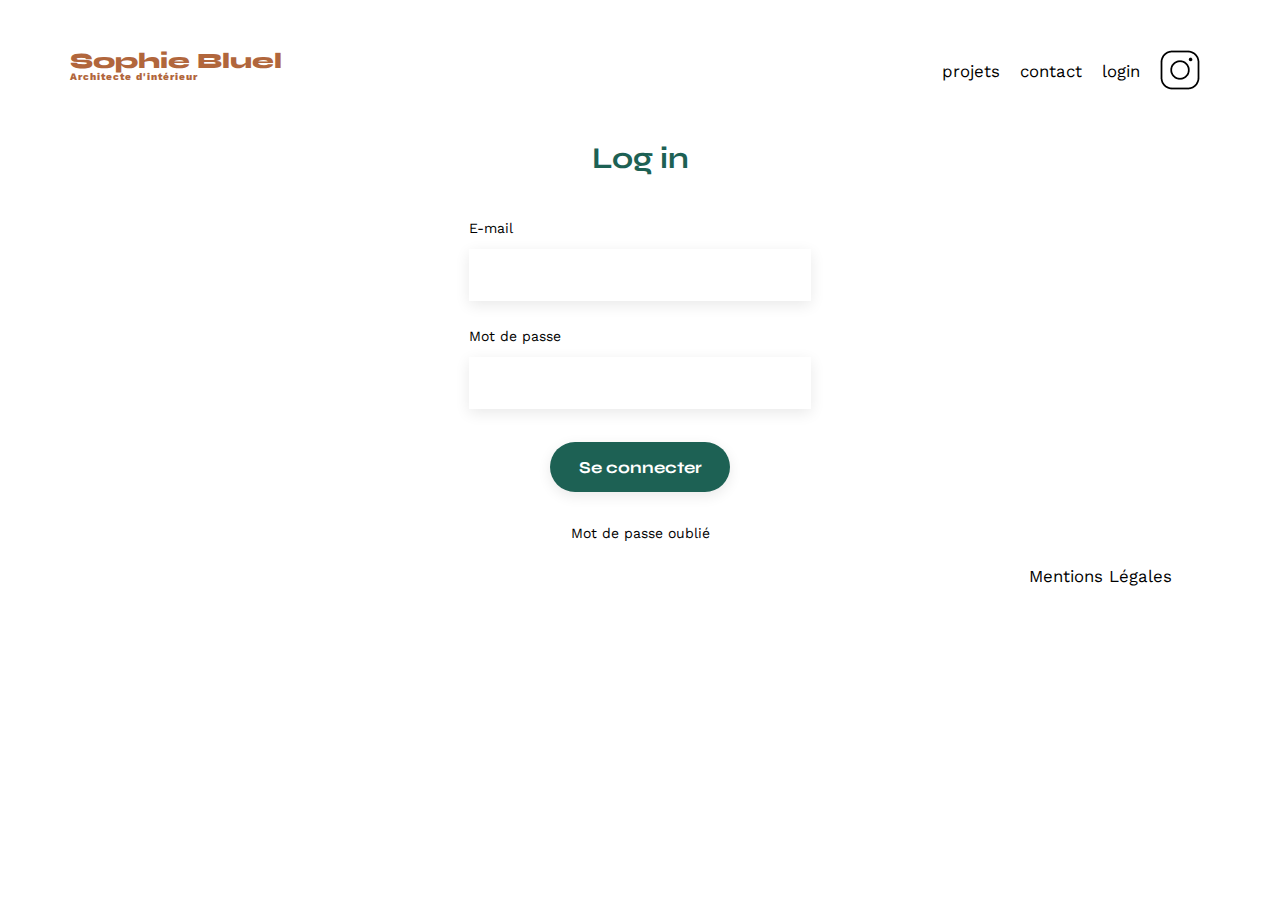
==== FrontEnd/login.html @ 2510968f "Adding a link to the script login.js" ====
<!DOCTYPE html>
<html lang="fr">
<head>
	<meta charset="UTF-8">
	<title>Sophie Bluel - Architecte d'intérieur</title>
	<meta name="viewport" content="width=device-width, initial-scale=1.0">
	<link rel="preconnect" href="https://fonts.googleapis.com">
	<link rel="preconnect" href="https://fonts.gstatic.com" crossorigin>
	<link href="https://fonts.googleapis.com/css2?family=Syne:wght@700;800&family=Work+Sans&display=swap" rel="stylesheet">
	<meta name="description" content="">
	<link rel="stylesheet" href="./assets/style.css">
	<script type="module" src="scripts/login.js" defer></script>
</head>

<body>
<header>
	<a href="index.html"><h1>Sophie Bluel <span>Architecte d'intérieur</span></h1></a>
	<nav>
		<ul>
			<li><a href="index.html#portfolio">projets</a></li>
			<li><a href="index.html#contact">contact</a></li>
            <li><a href="login.html">login</a></li>
			<li><img src="./assets/icons/instagram.png" alt="Instagram"></li>
		</ul>
	</nav>
</header>

<main>
    <section id="login">
        <h2>Log in</h2>
        <form>
            <label for="email">E-mail</label>
            <input type="email" id="email" name="email"></input>
            <label for="mdp">Mot de passe</label>
            <input type="password" id="mdp" name="mdp"></input>
            <input type="submit" value="Se connecter">
        </form>
        <p>Mot de passe oublié</p>
    </section>
</main>

<footer>
	<nav>
		<ul>
			<li>Mentions Légales</li>
		</ul>
	</nav>
</footer>
</body>
</html>
---- FrontEnd/assets/style.css ----
/* http://meyerweb.com/eric/tools/css/reset/
   v2.0 | 20110126
   License: none (public domain)
*/

html, body, div, span, applet, object, iframe,
h1, h2, h3, h4, h5, h6, p, blockquote, pre,
a, abbr, acronym, address, big, cite, code,
del, dfn, em, img, ins, kbd, q, s, samp,
small, strike, strong, sub, sup, tt, var,
b, u, i, center,
dl, dt, dd, ol, ul, li,
fieldset, form, label, legend,
table, caption, tbody, tfoot, thead, tr, th, td,
article, aside, canvas, details, embed,
figure, figcaption, footer, header, hgroup,
menu, nav, output, ruby, section, summary,
time, mark, audio, video {
	margin: 0;
	padding: 0;
	border: 0;
	font-size: 100%;
	font: inherit;
	vertical-align: baseline;
}

/* HTML5 display-role reset for older browsers */
article, aside, details, figcaption, figure,
footer, header, hgroup, menu, nav, section {
	display: block;
}

body {
	line-height: 1;
}

ol, ul {
	list-style: none;
}

blockquote, q {
	quotes: none;
}

blockquote:before, blockquote:after,
q:before, q:after {
	content: '';
	content: none;
}

table {
	border-collapse: collapse;
	border-spacing: 0;
}
/** end reset css**/

body {
	max-width: 1140px;
	margin:auto;
	font-family: 'Work Sans' ;
	font-size: 14px;
}

a { /* Ajout */
	text-decoration: none;
	color: inherit;
}

header {
	display: flex;
	justify-content: space-between;
	margin: 50px 0;
}

section {
	margin: 50px 0;
}

h1 {
	display: flex;
	flex-direction: column;
	font-family: 'Syne';
	font-size: 22px;
	font-weight: 800;
	color: #B1663C;
}

h1 > span {
	font-family: 'Work Sans';
	font-size:10px;
	letter-spacing: 0.1em;
}

h2 {
	font-family: 'Syne';
	font-weight: 700;
	font-size: 30px;
	color: #1D6154;
}

nav ul {
	display: flex;
	align-items: center;
	list-style-type: none;

}

nav li {
	padding: 0 10px;
	font-size: 1.2em;
}

li:hover {
	color: #B1663C;
}

#introduction {
	display: flex;
	align-items: center;
}

#introduction figure {
	flex: 1;
}

#introduction img {
	display: block;
	margin: auto;
	width: 80%;
}

#introduction article {
	flex: 1;
}

#introduction h2 {
	margin-bottom: 1em;
}

#introduction p {
	margin-bottom: 0.5em;
}

#portfolio h2 {
	text-align: center;
	margin-bottom: 1em;
}

.filter-buttons { /* Ajout */
	display: flex;
	justify-content: center;
	gap: 0.6rem;
	margin: 50px;
}

.filter-buttons button { /* Ajout */
	min-width: 100px;
	font-family: 'Syne';
	color: #1D6154;
	font-size: 1rem;
	font-weight: 700;
	border: solid 1px #1D6154;
	background-color: white;
	border-radius: 60px;
	padding: 0.5em;
	cursor: pointer;
}

.filter-buttons button:hover {
	color: white;
	background-color: #1D6154;
}

.gallery {
	width: 100%;
	display: grid;
	grid-template-columns: 1fr 1fr 1fr;
	grid-column-gap: 20px;
	grid-row-gap: 20px;
}

.gallery img {
	width: 100%;
}

#contact,
#login {
	width: 50%;
	margin: auto;
}

#contact > *,
#login > * {
	text-align: center;
}

#contact h2,
#login h2 {
	margin-bottom: 20px;
}

#contact form,
#login form {
	text-align: left;
	margin-top:30px;
	display: flex;
	flex-direction: column;
}

#login form {
	width: 60%;
	margin: auto;
}


#contact input,
#login input {
	height: 50px;
	font-size: 1.2em;
	border: none;
	box-shadow: 0px 4px 14px rgba(0, 0, 0, 0.09);
}

#contact label,
#login label {
	margin: 2em 0 1em 0;
}

#contact textarea {
	border: none;
	box-shadow: 0px 4px 14px rgba(0, 0, 0, 0.09);
}

input[type="submit"] {
	font-family: 'Syne';
	font-weight: 700;
	color: white;
	background-color: #1D6154;
	margin : 2em auto;
	width: 180px;
	text-align: center;
	border-radius: 60px;
	cursor: pointer;
}

footer nav ul {
	display: flex;
	justify-content: flex-end;
	margin: 2em;
}
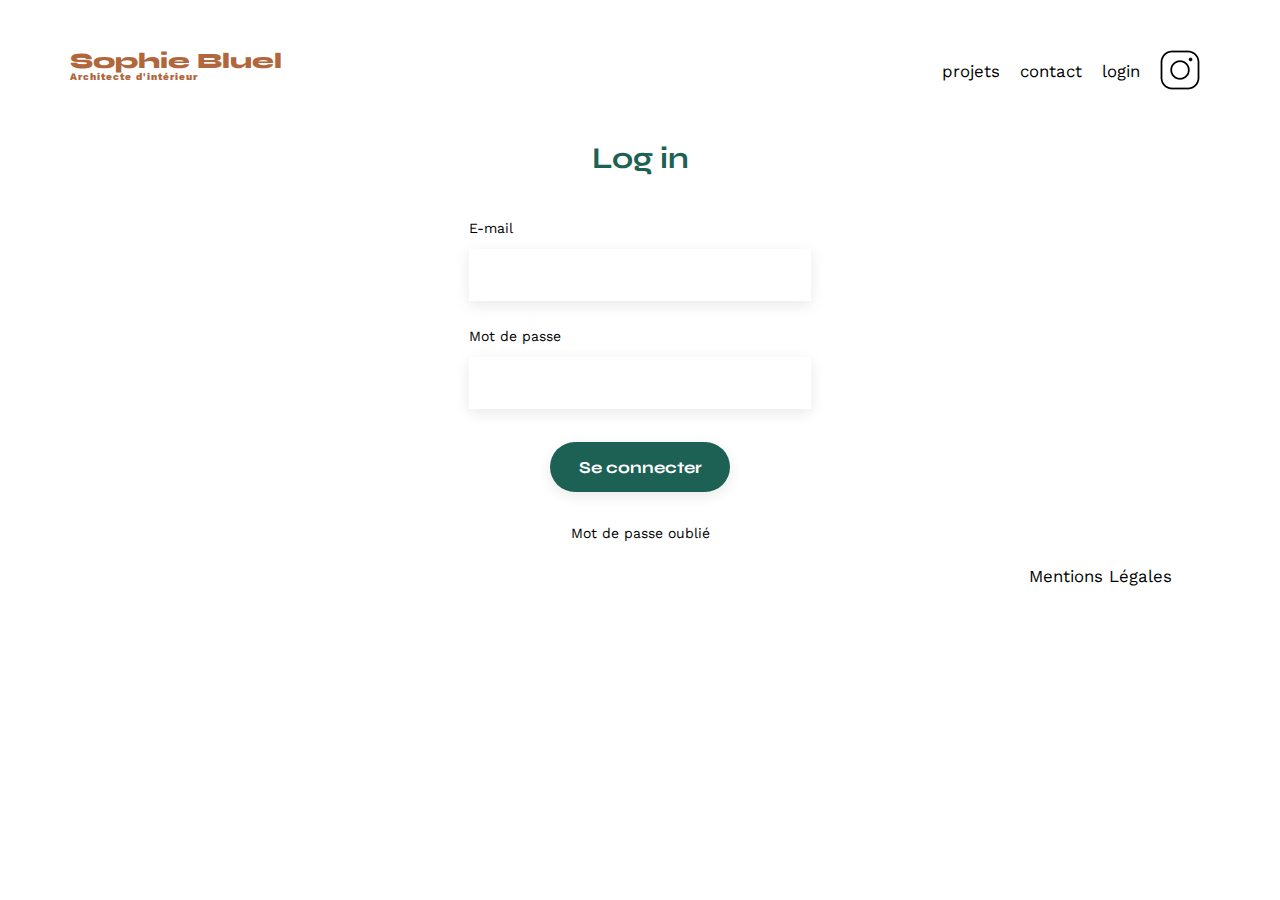
==== commit 56d09437: "Adding an empty link to the footer" ====
--- a/FrontEnd/login.html
+++ b/FrontEnd/login.html
@@ -28,21 +28,24 @@
 <main>
     <section id="login">
         <h2>Log in</h2>
-        <form>
+        <form class="login-form" method="post">
             <label for="email">E-mail</label>
             <input type="email" id="email" name="email"></input>
-            <label for="mdp">Mot de passe</label>
-            <input type="password" id="mdp" name="mdp"></input>
-            <input type="submit" value="Se connecter">
+			<label for="mdp">Mot de passe</label>
+			<input type="password" id="mdp" name="mdp"></input>
+			<!-- Génération d'une <span> contenant le message d'erreur via le script login.js -->
+            <input type="submit" id="btn-connexion" value="Se connecter">
         </form>
-        <p>Mot de passe oublié</p>
+        <p><a href="#">Mot de passe oublié</a><p>
     </section>
 </main>
 
 <footer>
 	<nav>
 		<ul>
-			<li>Mentions Légales</li>
+			<li>
+				<a href="#">Mentions Légales</a>
+			</li>
 		</ul>
 	</nav>
 </footer>
--- a/FrontEnd/assets/style.css
+++ b/FrontEnd/assets/style.css
@@ -226,6 +226,11 @@
 	margin: 2em 0 1em 0;
 }
 
+#login span { /* Ajout */
+	text-align: center;
+	margin-top: 1rem;
+}
+
 #contact textarea {
 	border: none;
 	box-shadow: 0px 4px 14px rgba(0, 0, 0, 0.09);
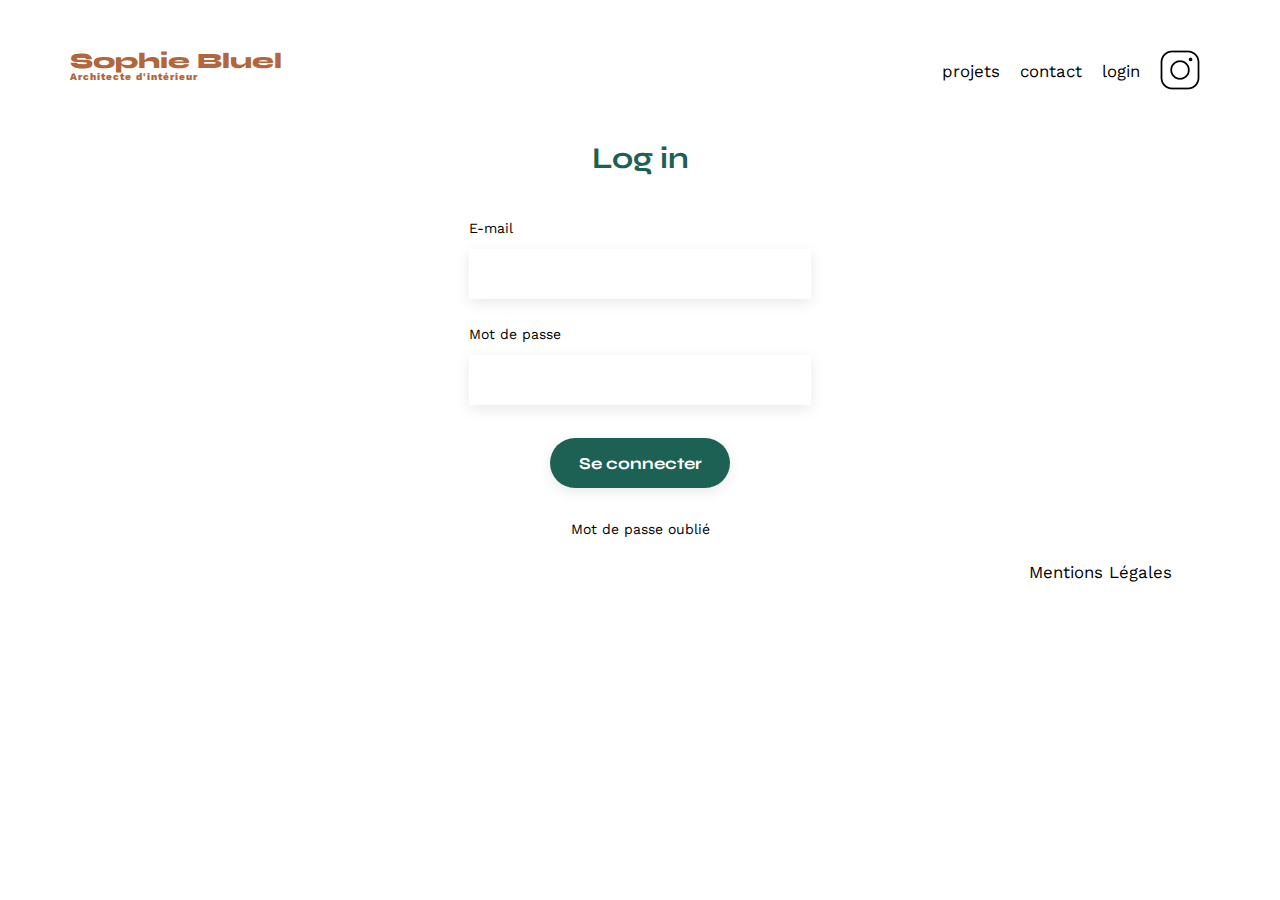
==== commit 2454b1a4: "Reorganizing <head>" ====
--- a/FrontEnd/login.html
+++ b/FrontEnd/login.html
@@ -1,14 +1,22 @@
 <!DOCTYPE html>
 <html lang="fr">
 <head>
+	<!-- Balises meta : -->
 	<meta charset="UTF-8">
+	<meta name="viewport" content="width=device-width, initial-scale=1.0">
+	<meta name="description" content="">
+	<!-- Titre du document : -->	
 	<title>Sophie Bluel - Architecte d'intérieur</title>
-	<meta name="viewport" content="width=device-width, initial-scale=1.0">
+	<!-- Liens vers les polices : -->
 	<link rel="preconnect" href="https://fonts.googleapis.com">
 	<link rel="preconnect" href="https://fonts.gstatic.com" crossorigin>
 	<link href="https://fonts.googleapis.com/css2?family=Syne:wght@700;800&family=Work+Sans&display=swap" rel="stylesheet">
-	<meta name="description" content="">
+	<link rel="stylesheet" href="https://cdnjs.cloudflare.com/ajax/libs/font-awesome/6.2.1/css/all.min.css"
+	integrity="sha512-MV7K8+y+gLIBoVD59lQIYicR65iaqukzvf/nwasF0nqhPay5w/9lJmVM2hMDcnK1OnMGCdVK+iQrJ7lzPJQd1w=="
+	crossorigin="anonymous" referrerpolicy="no-referrer">
+	<!-- Liens vers le fichier CSS : -->
 	<link rel="stylesheet" href="./assets/style.css">
+	<!-- Liens vers les scripts JS : -->
 	<script type="module" src="scripts/login.js" defer></script>
 </head>
 
--- a/FrontEnd/assets/style.css
+++ b/FrontEnd/assets/style.css
@@ -54,6 +54,13 @@
 }
 /** end reset css**/
 
+/** Géneral **/
+
+
+* { /* Ajout */
+	box-sizing: border-box;
+}
+
 body {
 	max-width: 1140px;
 	margin:auto;
@@ -114,6 +121,8 @@
 	color: #B1663C;
 }
 
+/* Section introduction */
+
 #introduction {
 	display: flex;
 	align-items: center;
@@ -141,9 +150,11 @@
 	margin-bottom: 0.5em;
 }
 
+/* Section portfolio */
+
 #portfolio h2 {
 	text-align: center;
-	margin-bottom: 1em;
+	/* margin-bottom: 1em; */
 }
 
 .filter-buttons { /* Ajout */
@@ -166,7 +177,7 @@
 	cursor: pointer;
 }
 
-.filter-buttons button:hover {
+.filter-buttons button:hover { /* Ajout */
 	color: white;
 	background-color: #1D6154;
 }
@@ -183,6 +194,8 @@
 	width: 100%;
 }
 
+/* Mise en forme des formulaires (sections Contact et page Login) */
+
 #contact,
 #login {
 	width: 50%;
@@ -229,6 +242,10 @@
 #login span { /* Ajout */
 	text-align: center;
 	margin-top: 1rem;
+}
+
+#login a:hover {
+	color: #B1663C;
 }
 
 #contact textarea {
@@ -252,4 +269,266 @@
 	display: flex;
 	justify-content: flex-end;
 	margin: 2em;
+}
+
+
+/* Homepage mode édition */
+
+.header-mode-edition { /* Ajout */
+	padding-top: 59px;
+}
+
+.bandeau-mode-edition { /* Ajout */
+	color: white;
+	background-color: black;
+	display: flex;
+	justify-content: center;
+	align-items: center;
+	position: fixed;
+	top: 0px;
+	left: 0px;
+	width: 100%;
+	height: 59px;
+}
+
+.bandeau-mode-edition a { /* Ajout */
+	display: flex;
+	gap: 0.5rem;
+}
+
+.bandeau-mode-edition .fa-pen-to-square { /* Ajout */
+	color: white;
+}
+
+.bandeau-mode-edition a:hover { /* Ajout */
+	color: #B1663C;
+}
+
+.titre-section-projet { /* Ajout */
+	display: flex;
+	justify-content: center;
+	align-items: center;
+	gap: 1rem;
+	margin-bottom: 30px;
+}
+
+.edit-button { /* Ajout */
+	border: none;
+	background-color: white;
+	height: 1rem;
+	display: flex;
+	align-items: center;
+	gap: 0.5rem;
+}
+
+.edit-button:hover { /* Ajout */
+	color: #B1663C;
+}
+
+/* Modale : général */
+
+.modal-background {
+	display: flex;
+	justify-content: center; /* Pour centrer la fenêtre modale horizontalement  */
+	align-items: center; /* Pour centrer la fenêtre modale verticalement */
+	position: fixed;
+	top: 59px;
+	left: 0;
+	width: 100%;
+	height: 100%;
+	background-color: rgba(0, 0, 0, 0.3);
+}
+
+.modal-wrapper {
+	background-color: white;
+	width: 630px;
+	height: 688px;
+	max-width: calc(80vh);
+	max-height: calc(80vh);
+	overflow: auto;
+	position: relative;
+	border-radius: 10px;
+	padding: 20px;
+}
+
+.modal-vue {
+	display: flex;
+	flex-direction: column;
+	justify-content: space-between;
+	align-items: center;
+}
+
+.modal-action-buttons {
+	width: 100%;
+	display: flex;
+	justify-content: space-between;
+}
+
+.modal-close-btn, .modal-previous-btn {
+	border: none;
+	background-color: white;
+	font-size: 1.2rem;
+	padding: 3px 7px;
+	display: flex;
+	cursor: pointer;
+}
+
+.modal-title {
+	font-size: 1.6rem;
+	margin-top: 10px;
+	margin-bottom: 25px;
+}
+
+.modal-content {
+	margin: 25px 0 50px 0;
+	width: 75%;
+}
+
+.modal-submit-btn {
+	font-family: 'Syne';
+	color: white;
+	font-size: 1rem;
+	font-weight: 700;
+	border: solid 1px #1D6154;
+	background-color: #1D6154;
+	border-radius: 60px;
+	width: 237px;
+	padding: 0.7em 0;
+	cursor: pointer;
+	margin-top: 25px;
+	margin-bottom: 25px;
+}
+
+hr {
+	border: solid 1px;
+	display: block;
+	color: #B3B3B3;
+	width: 75%;
+}
+
+
+/* Modale vue 1 : Galerie photo */
+
+.modal-gallery {
+	display: grid;
+	grid-template-columns: 1fr 1fr 1fr 1fr 1fr;
+	grid-column-gap: 10px;
+	grid-row-gap: 30px;
+}
+
+.modal-gallery figure {
+	position: relative;
+}
+
+.modal-gallery img {
+	width: 100%;
+	height: 100%;
+	object-fit: cover;
+	position: relative;
+	z-index: 1;
+}
+
+.modal-delete-button {
+	background-color: black;
+	border: none;
+	border-radius: 3px;
+	padding: 5px;
+	position: absolute;
+	top: 5px;
+	right: 5px;
+	z-index: 2;
+	cursor: pointer;
+}
+
+.modal-gallery .fa-trash-can {
+	color: white;
+}
+
+/* Modale vue 2 : Ajout photo */
+
+.modal-form {
+	display: flex;
+	flex-direction: column;
+	justify-content: center;
+}
+
+.modal-form label { /* Pourquoi ça ne marche pas ?? */
+	margin: 1em 0 2em 0;
+	font-weight: 500;
+}
+
+.modal-form input[type="text"] {
+	color: #444444;
+	width: 100%;
+	height: 50px;
+	font-size: 1.2em;
+	border: none;
+	box-shadow: 0px 4px 14px rgba(0, 0, 0, 0.09);
+}
+
+.add-file {
+	display: flex;
+	flex-direction: column;
+	color: #444444;
+	width: 100%;
+	height: 50px;
+	font-size: 1.2em;
+	border: none;
+	box-shadow: 0px 4px 14px rgba(0, 0, 0, 0.09);
+	background-color: #E8F1F6;
+}
+
+.placeholder {
+	width: 100%;
+	display: flex;
+	flex-direction: column;
+	justify-content: center;
+	border: none;
+	box-shadow: 0px 4px 14px rgba(0, 0, 0, 0.09);
+	background-color: #E8F1F6;
+	padding: 20px;
+	gap: 5px;
+}
+
+.placeholder .fa-image {
+	font-size: 4.5rem;
+	color: #CBD6DC;
+}
+
+.placeholder span {
+	font-size: 0.6rem;
+	color: #444444;
+}
+
+.btn-ajouter-photo {
+	display: block;
+	font-size: 14px; /* Mettre en rem */
+	font-weight: 500;
+	width: fit-content;
+	padding: 10px 30px;
+	color:#306685;
+	background-color: #CBD6DC;
+	border-radius: 50px;
+	margin: auto;
+	cursor: pointer;
+}
+
+.modal-form select {
+	color: #444444;
+	background-color: white;
+	width: 100%;
+	height: 50px;
+	font-size: 0.8rem;
+	border: none;
+	box-shadow: 0px 4px 14px rgba(0, 0, 0, 0.09);
+}
+
+/* Laisser à la fin */
+
+.inactive { /* Ajout */
+	display: none;
+}
+
+.hidden {
+	visibility: hidden;
 }